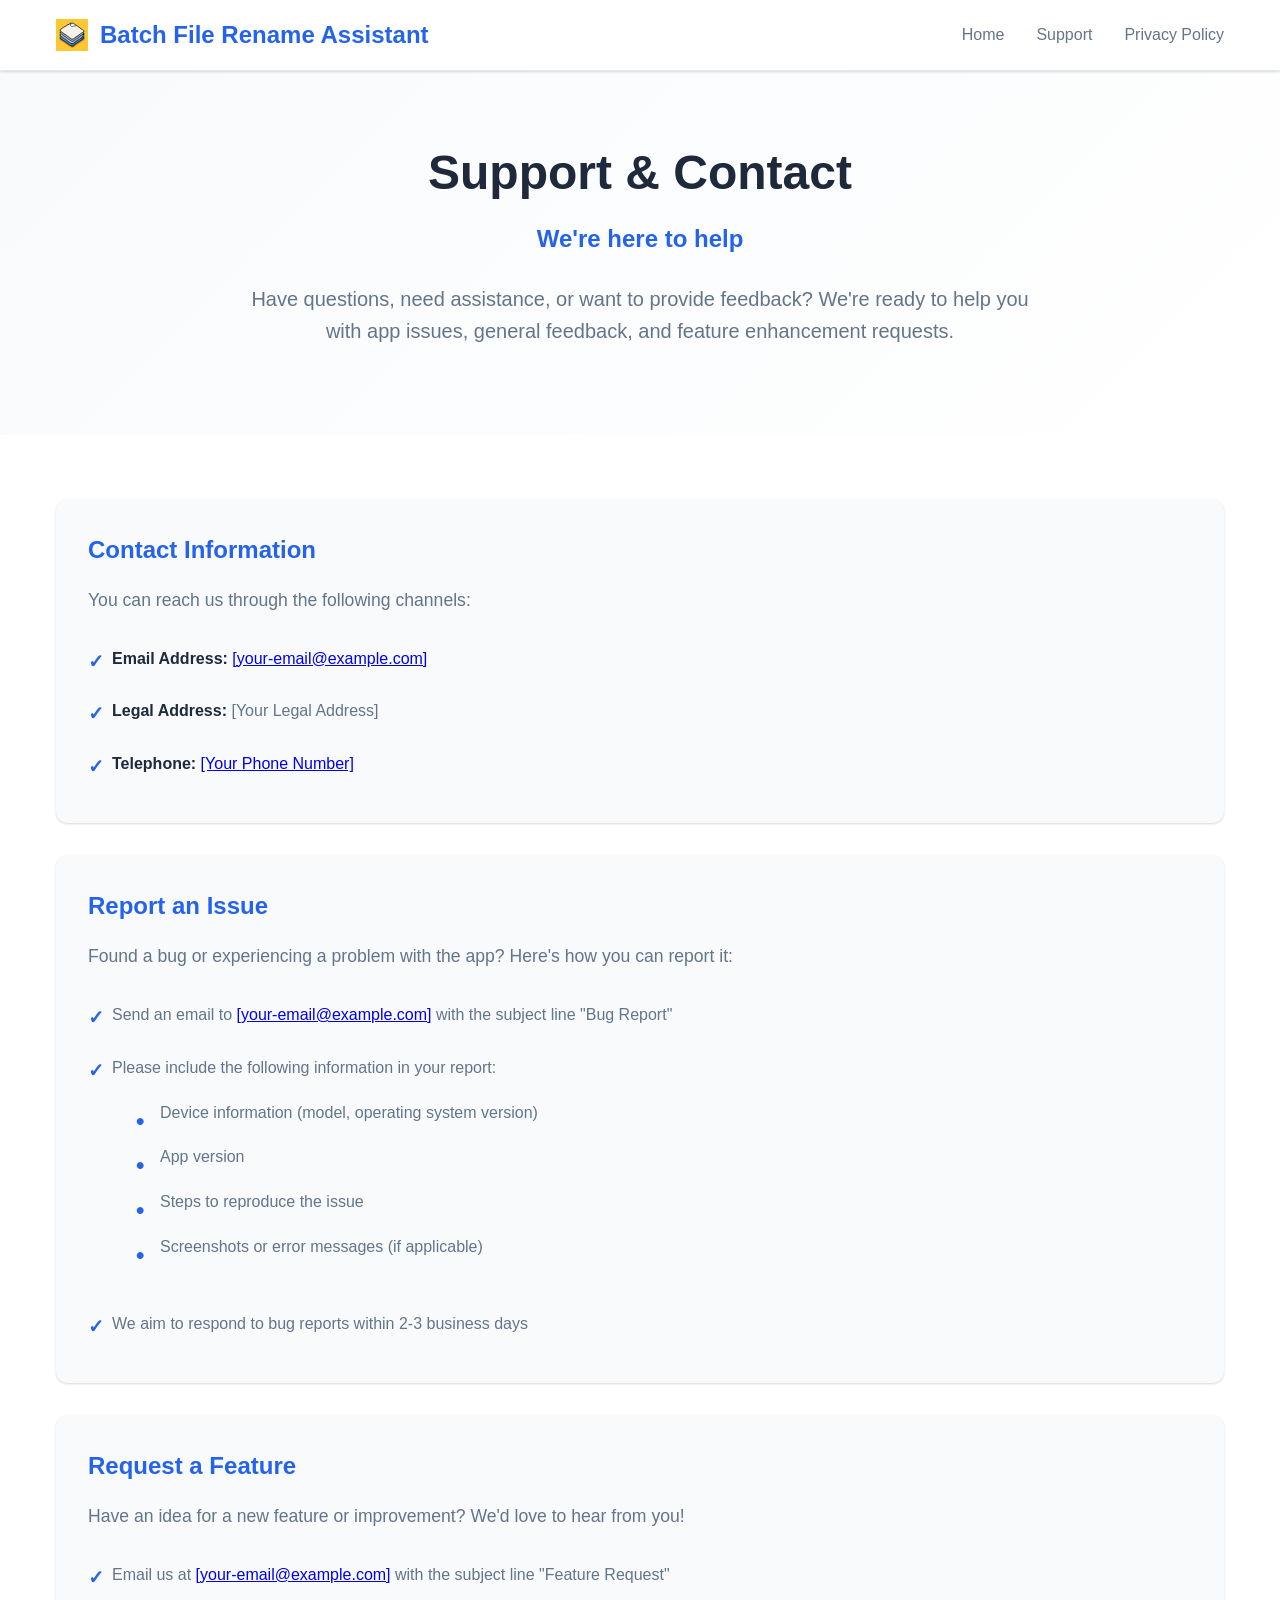
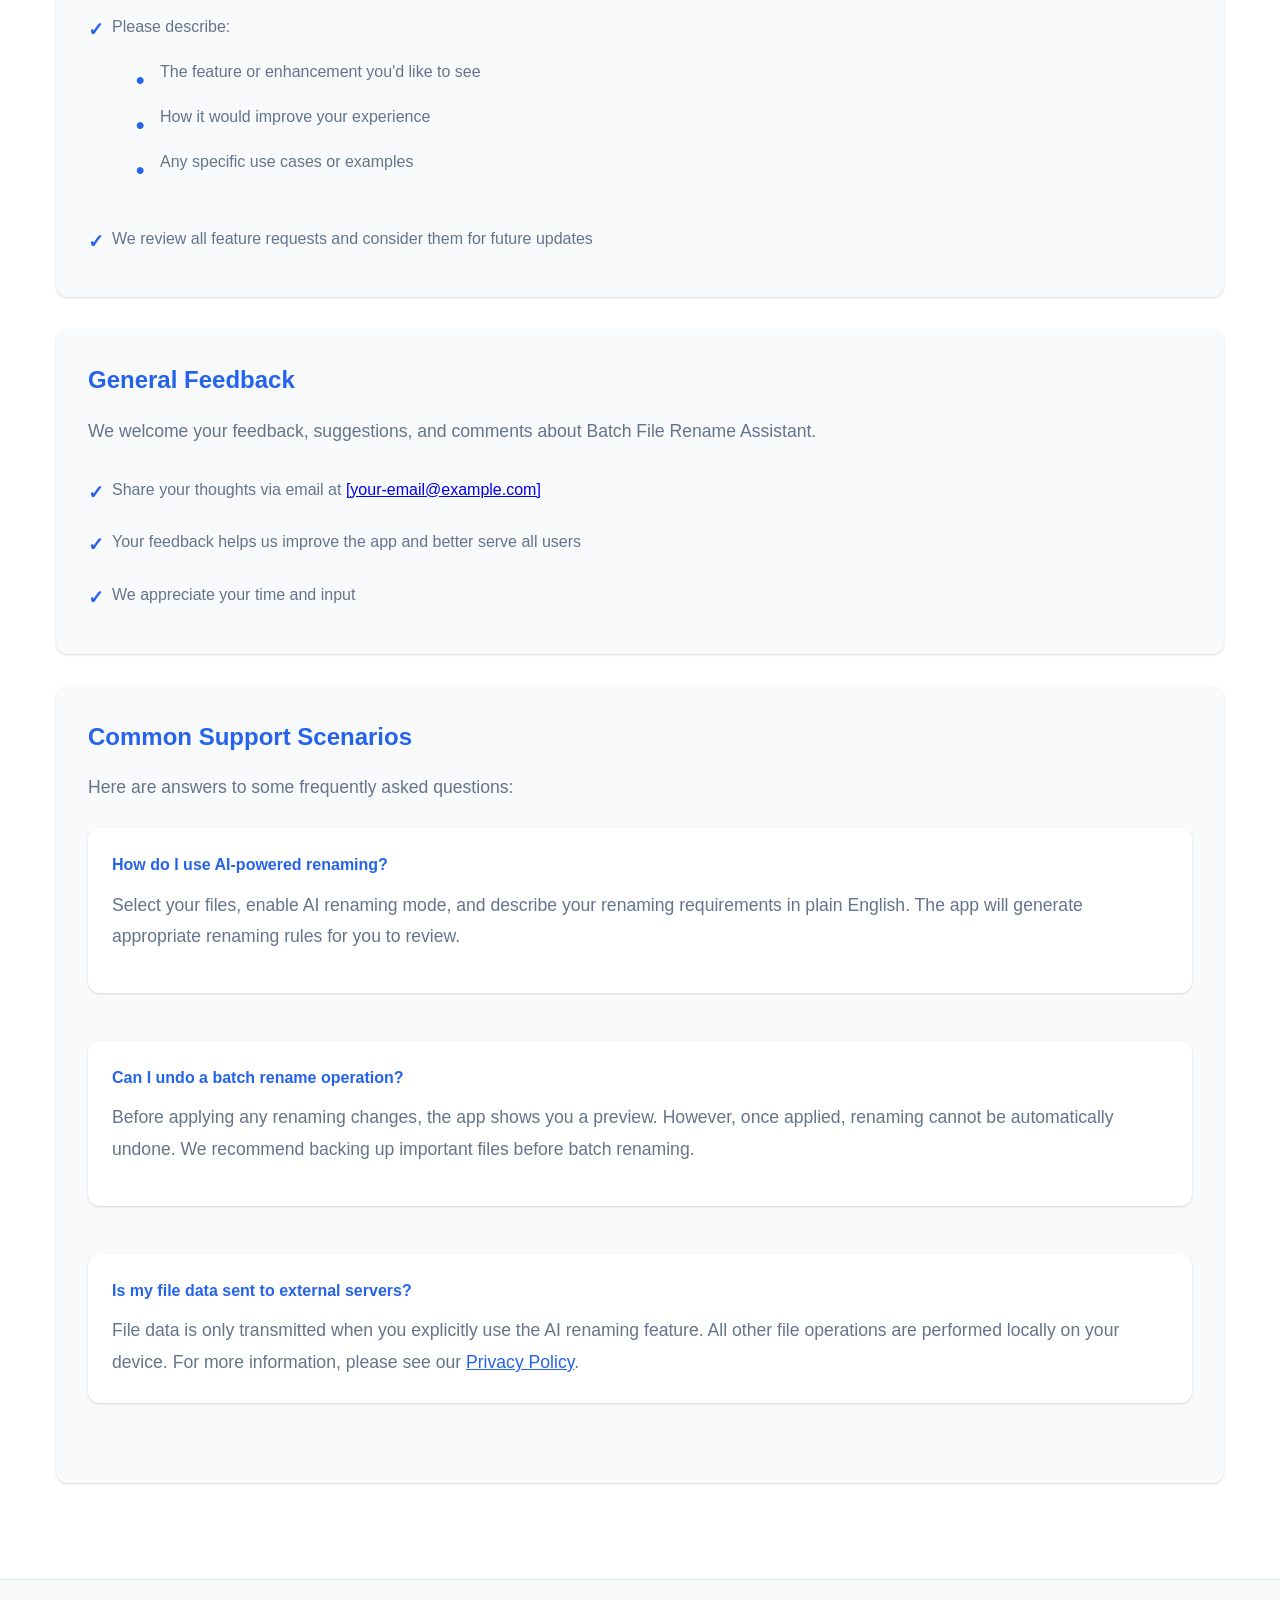
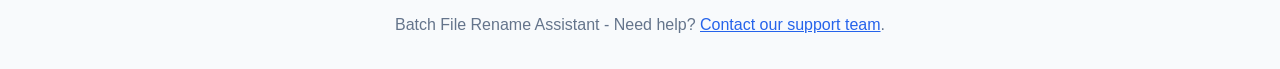
==== website/support.html @ d2924cc6 "Add main HTML structure, support, and privacy policy pages; include app icon and styles for improved" ====
<!DOCTYPE html>
<html lang="en">

<head>
    <meta charset="UTF-8">
    <meta name="viewport" content="width=device-width, initial-scale=1.0">
    <meta name="description"
        content="Batch File Rename Assistant - Support & Contact - Get help, report issues, and request features">
    <title>Support & Contact - Batch File Rename Assistant</title>
    <link rel="icon" type="image/png" href="app-icon.png">
    <link rel="stylesheet" href="styles.css">
</head>

<body>
    <header>
        <nav class="navbar">
            <div class="container">
                <h1 class="logo">
                    <img src="app-icon.png" alt="Batch File Rename Assistant" class="logo-icon">
                    Batch File Rename Assistant
                </h1>
                <ul class="nav-links">
                    <li><a href="index.html">Home</a></li>
                    <li><a href="support.html">Support</a></li>
                    <li><a href="privacy-policy.html">Privacy Policy</a></li>
                </ul>
            </div>
        </nav>
    </header>

    <main>
        <section class="hero">
            <div class="container">
                <h1 class="hero-title">Support & Contact</h1>
                <p class="hero-subtitle">We're here to help</p>
                <p class="hero-description">
                    Have questions, need assistance, or want to provide feedback? We're ready to help you with app issues,
                    general feedback, and feature enhancement requests.
                </p>
            </div>
        </section>

        <section class="features">
            <div class="container">
                <div class="feature-card">
                    <h3>Contact Information</h3>
                    <p>You can reach us through the following channels:</p>
                    <ul class="feature-list">
                        <li><strong>Email Address:</strong> <a href="mailto:[your-email@example.com]">[your-email@example.com]</a></li>
                        <li><strong>Legal Address:</strong> [Your Legal Address]</li>
                        <li><strong>Telephone:</strong> <a href="tel:[Your Phone Number]">[Your Phone Number]</a></li>
                    </ul>
                </div>

                <div class="feature-card">
                    <h3>Report an Issue</h3>
                    <p>Found a bug or experiencing a problem with the app? Here's how you can report it:</p>
                    <ul class="feature-list">
                        <li>Send an email to <a href="mailto:[your-email@example.com]">[your-email@example.com]</a> with the subject line "Bug Report"</li>
                        <li>Please include the following information in your report:
                            <ul class="usage-list" style="margin-top: 0.5rem;">
                                <li>Device information (model, operating system version)</li>
                                <li>App version</li>
                                <li>Steps to reproduce the issue</li>
                                <li>Screenshots or error messages (if applicable)</li>
                            </ul>
                        </li>
                        <li>We aim to respond to bug reports within 2-3 business days</li>
                    </ul>
                </div>

                <div class="feature-card">
                    <h3>Request a Feature</h3>
                    <p>Have an idea for a new feature or improvement? We'd love to hear from you!</p>
                    <ul class="feature-list">
                        <li>Email us at <a href="mailto:[your-email@example.com]">[your-email@example.com]</a> with the subject line "Feature Request"</li>
                        <li>Please describe:
                            <ul class="usage-list" style="margin-top: 0.5rem;">
                                <li>The feature or enhancement you'd like to see</li>
                                <li>How it would improve your experience</li>
                                <li>Any specific use cases or examples</li>
                            </ul>
                        </li>
                        <li>We review all feature requests and consider them for future updates</li>
                    </ul>
                </div>

                <div class="feature-card">
                    <h3>General Feedback</h3>
                    <p>We welcome your feedback, suggestions, and comments about Batch File Rename Assistant.</p>
                    <ul class="feature-list">
                        <li>Share your thoughts via email at <a href="mailto:[your-email@example.com]">[your-email@example.com]</a></li>
                        <li>Your feedback helps us improve the app and better serve all users</li>
                        <li>We appreciate your time and input</li>
                    </ul>
                </div>

                <div class="feature-card">
                    <h3>Common Support Scenarios</h3>
                    <p>Here are answers to some frequently asked questions:</p>
                    <div class="usage-section" style="margin-top: 1.5rem; padding: 1.5rem; background-color: var(--background);">
                        <h4 style="color: var(--primary-color); margin-bottom: 0.75rem;">How do I use AI-powered renaming?</h4>
                        <p style="margin-bottom: 1rem;">Select your files, enable AI renaming mode, and describe your renaming requirements in plain English. The app will generate appropriate renaming rules for you to review.</p>
                    </div>
                    <div class="usage-section" style="margin-top: 1rem; padding: 1.5rem; background-color: var(--background);">
                        <h4 style="color: var(--primary-color); margin-bottom: 0.75rem;">Can I undo a batch rename operation?</h4>
                        <p style="margin-bottom: 1rem;">Before applying any renaming changes, the app shows you a preview. However, once applied, renaming cannot be automatically undone. We recommend backing up important files before batch renaming.</p>
                    </div>
                    <div class="usage-section" style="margin-top: 1rem; padding: 1.5rem; background-color: var(--background);">
                        <h4 style="color: var(--primary-color); margin-bottom: 0.75rem;">Is my file data sent to external servers?</h4>
                        <p style="margin-bottom: 0;">File data is only transmitted when you explicitly use the AI renaming feature. All other file operations are performed locally on your device. For more information, please see our <a href="privacy-policy.html" style="color: var(--primary-color);">Privacy Policy</a>.</p>
                    </div>
                </div>
            </div>
        </section>
    </main>

    <footer>
        <div class="container">
            <p>Batch File Rename Assistant - Need help? <a href="support.html" style="color: var(--primary-color);">Contact our support team</a>.</p>
        </div>
    </footer>

    <script>
        // Smooth scrolling for anchor links
        document.querySelectorAll('a[href^="#"]').forEach(anchor => {
            anchor.addEventListener('click', function (e) {
                e.preventDefault();
                const target = document.querySelector(this.getAttribute('href'));
                if (target) {
                    target.scrollIntoView({
                        behavior: 'smooth',
                        block: 'start'
                    });
                }
            });
        });
    </script>
</body>

</html>
---- website/styles.css ----
:root {
    --primary-color: #2563eb;
    --primary-hover: #1d4ed8;
    --secondary-color: #64748b;
    --background: #ffffff;
    --surface: #f8fafc;
    --text-primary: #1e293b;
    --text-secondary: #64748b;
    --border-color: #e2e8f0;
    --shadow: 0 1px 3px 0 rgba(0, 0, 0, 0.1), 0 1px 2px 0 rgba(0, 0, 0, 0.06);
    --shadow-lg: 0 10px 15px -3px rgba(0, 0, 0, 0.1), 0 4px 6px -2px rgba(0, 0, 0, 0.05);
    --spacing-unit: 1rem;
}

* {
    margin: 0;
    padding: 0;
    box-sizing: border-box;
}

body {
    font-family: -apple-system, BlinkMacSystemFont, 'Segoe UI', Roboto, 'Helvetica Neue', Arial, sans-serif;
    line-height: 1.6;
    color: var(--text-primary);
    background-color: var(--background);
}

.container {
    max-width: 1200px;
    margin: 0 auto;
    padding: 0 var(--spacing-unit);
}

/* Header and Navigation */
header {
    background-color: var(--background);
    border-bottom: 1px solid var(--border-color);
    position: sticky;
    top: 0;
    z-index: 100;
    box-shadow: var(--shadow);
}

.navbar {
    padding: 1rem 0;
}

.navbar .container {
    display: flex;
    justify-content: space-between;
    align-items: center;
}

.logo {
    font-size: 1.5rem;
    font-weight: 700;
    color: var(--primary-color);
    display: flex;
    align-items: center;
    gap: 0.75rem;
}

.logo-icon {
    width: 2rem;
    height: 2rem;
    object-fit: contain;
}

.nav-links {
    display: flex;
    list-style: none;
    gap: 2rem;
}

.nav-links a {
    text-decoration: none;
    color: var(--text-secondary);
    font-weight: 500;
    transition: color 0.3s ease;
    position: relative;
}

.nav-links a:hover,
.nav-links a.active {
    color: var(--primary-color);
}

.nav-links a.active::after {
    content: '';
    position: absolute;
    bottom: -0.5rem;
    left: 0;
    right: 0;
    height: 2px;
    background-color: var(--primary-color);
}

/* Hero Section */
.hero {
    padding: 4rem 0;
    background: linear-gradient(135deg, var(--surface) 0%, var(--background) 100%);
    text-align: center;
}

.hero-title {
    font-size: 3rem;
    font-weight: 800;
    color: var(--text-primary);
    margin-bottom: 0.5rem;
}

.hero-subtitle {
    font-size: 1.5rem;
    color: var(--primary-color);
    font-weight: 600;
    margin-bottom: 1.5rem;
}

.hero-description {
    font-size: 1.25rem;
    color: var(--text-secondary);
    max-width: 800px;
    margin: 0 auto 1.5rem;
    font-weight: 500;
}

.hero-intro {
    font-size: 1.1rem;
    color: var(--text-secondary);
    max-width: 700px;
    margin: 0 auto;
    line-height: 1.8;
}

.hero-icon {
    width: 120px;
    height: 120px;
    object-fit: contain;
    margin: 0 auto 2rem;
    display: block;
}

/* Features Section */
.features {
    padding: 4rem 0;
    background-color: var(--background);
}

.features h2 {
    font-size: 2.5rem;
    font-weight: 700;
    text-align: center;
    margin-bottom: 3rem;
    color: var(--text-primary);
}

.feature-card {
    background-color: var(--surface);
    border-radius: 12px;
    padding: 2rem;
    margin-bottom: 2rem;
    box-shadow: var(--shadow);
    transition: transform 0.3s ease, box-shadow 0.3s ease;
}

.feature-card:hover {
    transform: translateY(-4px);
    box-shadow: var(--shadow-lg);
}

.feature-card h3 {
    font-size: 1.5rem;
    font-weight: 700;
    color: var(--primary-color);
    margin-bottom: 1rem;
}

.feature-card p {
    color: var(--text-secondary);
    font-size: 1.1rem;
    line-height: 1.8;
}

.feature-list {
    list-style: none;
    margin-top: 1rem;
    padding-left: 0;
}

.feature-list li {
    padding: 0.75rem 0;
    padding-left: 1.5rem;
    position: relative;
    color: var(--text-secondary);
    line-height: 1.8;
}

.feature-list li::before {
    content: '✓';
    position: absolute;
    left: 0;
    color: var(--primary-color);
    font-weight: bold;
    font-size: 1.2rem;
}

.feature-list li strong {
    color: var(--text-primary);
}

/* Use Cases Section */
.use-cases {
    padding: 4rem 0;
    background-color: var(--surface);
}

.use-cases h2 {
    font-size: 2.5rem;
    font-weight: 700;
    text-align: center;
    margin-bottom: 3rem;
    color: var(--text-primary);
}

.use-cases-grid {
    display: grid;
    grid-template-columns: repeat(auto-fit, minmax(280px, 1fr));
    gap: 2rem;
}

.use-case-card {
    background-color: var(--background);
    border-radius: 12px;
    padding: 2rem;
    box-shadow: var(--shadow);
    transition: transform 0.3s ease, box-shadow 0.3s ease;
}

.use-case-card:hover {
    transform: translateY(-4px);
    box-shadow: var(--shadow-lg);
}

.use-case-card h3 {
    font-size: 1.25rem;
    font-weight: 700;
    color: var(--primary-color);
    margin-bottom: 1rem;
}

.use-case-card p {
    color: var(--text-secondary);
    line-height: 1.8;
}

/* Usage Section */
.usage {
    padding: 4rem 0;
    background-color: var(--background);
}

.usage h2 {
    font-size: 2.5rem;
    font-weight: 700;
    text-align: center;
    margin-bottom: 3rem;
    color: var(--text-primary);
}

.usage-section {
    margin-bottom: 3rem;
    background-color: var(--surface);
    border-radius: 12px;
    padding: 2rem;
    box-shadow: var(--shadow);
}

.usage-section h3 {
    font-size: 1.5rem;
    font-weight: 700;
    color: var(--primary-color);
    margin-bottom: 1rem;
}

.usage-section p {
    color: var(--text-secondary);
    line-height: 1.8;
    margin-bottom: 1rem;
}

.usage-steps {
    list-style: none;
    counter-reset: step-counter;
    padding-left: 0;
    margin: 1.5rem 0;
}

.usage-steps li {
    counter-increment: step-counter;
    padding: 1rem 0 1rem 3rem;
    position: relative;
    color: var(--text-secondary);
    line-height: 1.8;
}

.usage-steps li::before {
    content: counter(step-counter);
    position: absolute;
    left: 0;
    top: 1rem;
    width: 2rem;
    height: 2rem;
    background-color: var(--primary-color);
    color: white;
    border-radius: 50%;
    display: flex;
    align-items: center;
    justify-content: center;
    font-weight: 700;
    font-size: 0.9rem;
}

.usage-list {
    list-style: none;
    padding-left: 1.5rem;
    margin: 1rem 0;
}

.usage-list li {
    padding: 0.5rem 0;
    color: var(--text-secondary);
    position: relative;
    padding-left: 1.5rem;
}

.usage-list li::before {
    content: '•';
    position: absolute;
    left: 0;
    color: var(--primary-color);
    font-weight: bold;
    font-size: 1.5rem;
}

.usage-example {
    background-color: var(--background);
    border-left: 4px solid var(--primary-color);
    padding: 1.5rem;
    margin: 1.5rem 0;
    border-radius: 4px;
}

.usage-example h4 {
    font-size: 1.1rem;
    font-weight: 700;
    color: var(--text-primary);
    margin-bottom: 0.5rem;
}

.usage-example p {
    color: var(--text-secondary);
    margin-bottom: 0;
}

/* Footer */
footer {
    background-color: var(--surface);
    border-top: 1px solid var(--border-color);
    padding: 2rem 0;
    text-align: center;
}

footer p {
    color: var(--text-secondary);
    max-width: 800px;
    margin: 0 auto;
}

/* Responsive Design */
@media (max-width: 768px) {
    .navbar .container {
        flex-direction: column;
        gap: 1rem;
    }

    .nav-links {
        flex-direction: column;
        gap: 1rem;
        text-align: center;
        width: 100%;
    }

    .logo {
        font-size: 1.25rem;
        justify-content: center;
    }

    .logo-icon {
        width: 1.5rem;
        height: 1.5rem;
    }

    .hero-icon {
        width: 80px;
        height: 80px;
        margin-bottom: 1.5rem;
    }

    .hero-title {
        font-size: 2rem;
    }

    .hero-subtitle {
        font-size: 1.25rem;
    }

    .hero-description {
        font-size: 1.1rem;
    }

    .features h2,
    .use-cases h2,
    .usage h2 {
        font-size: 2rem;
    }

    .use-cases-grid {
        grid-template-columns: 1fr;
    }

    .usage-steps li {
        padding-left: 2.5rem;
    }

    .usage-steps li::before {
        width: 1.5rem;
        height: 1.5rem;
        font-size: 0.8rem;
    }
}

@media (max-width: 480px) {
    .container {
        padding: 0 1rem;
    }

    .hero {
        padding: 2rem 0;
    }

    .hero-icon {
        width: 60px;
        height: 60px;
        margin-bottom: 1rem;
    }

    .hero-title {
        font-size: 1.75rem;
    }

    .features,
    .use-cases,
    .usage {
        padding: 2rem 0;
    }

    .feature-card,
    .usage-section {
        padding: 1.5rem;
    }
}
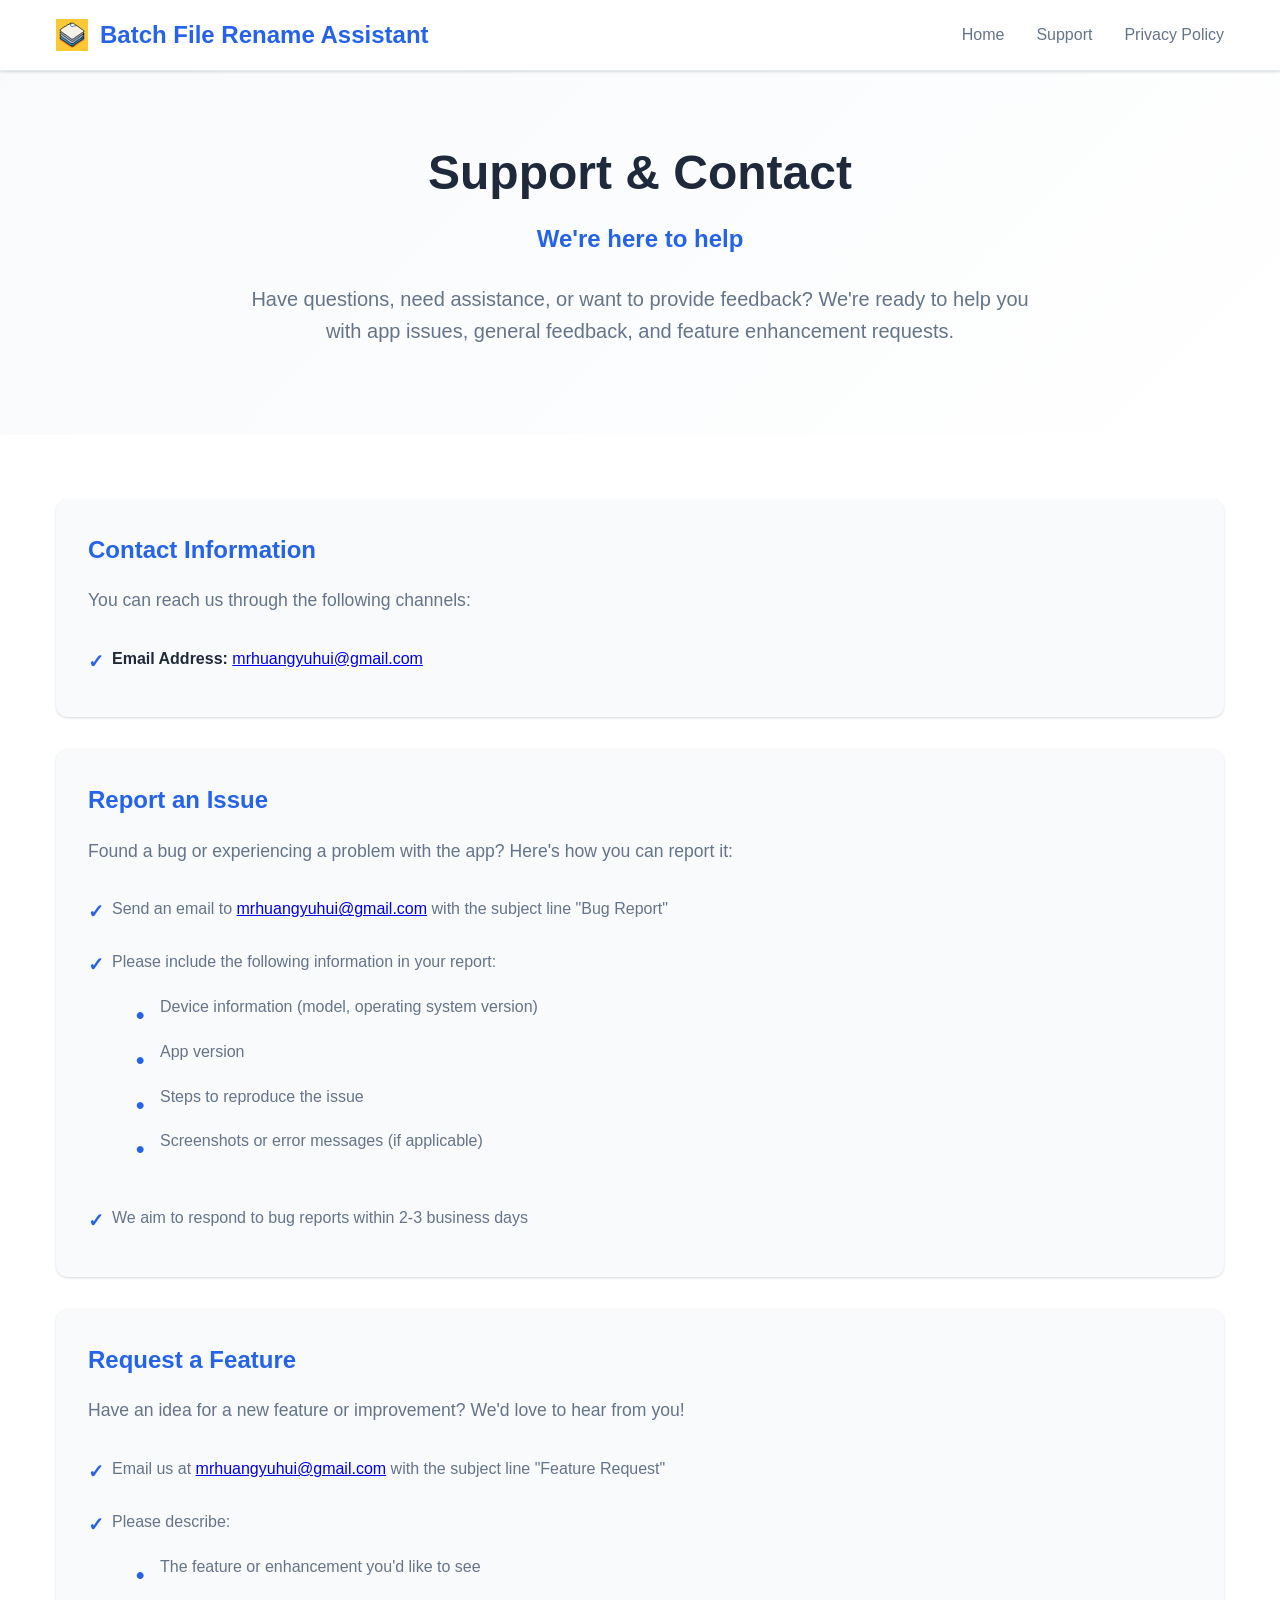
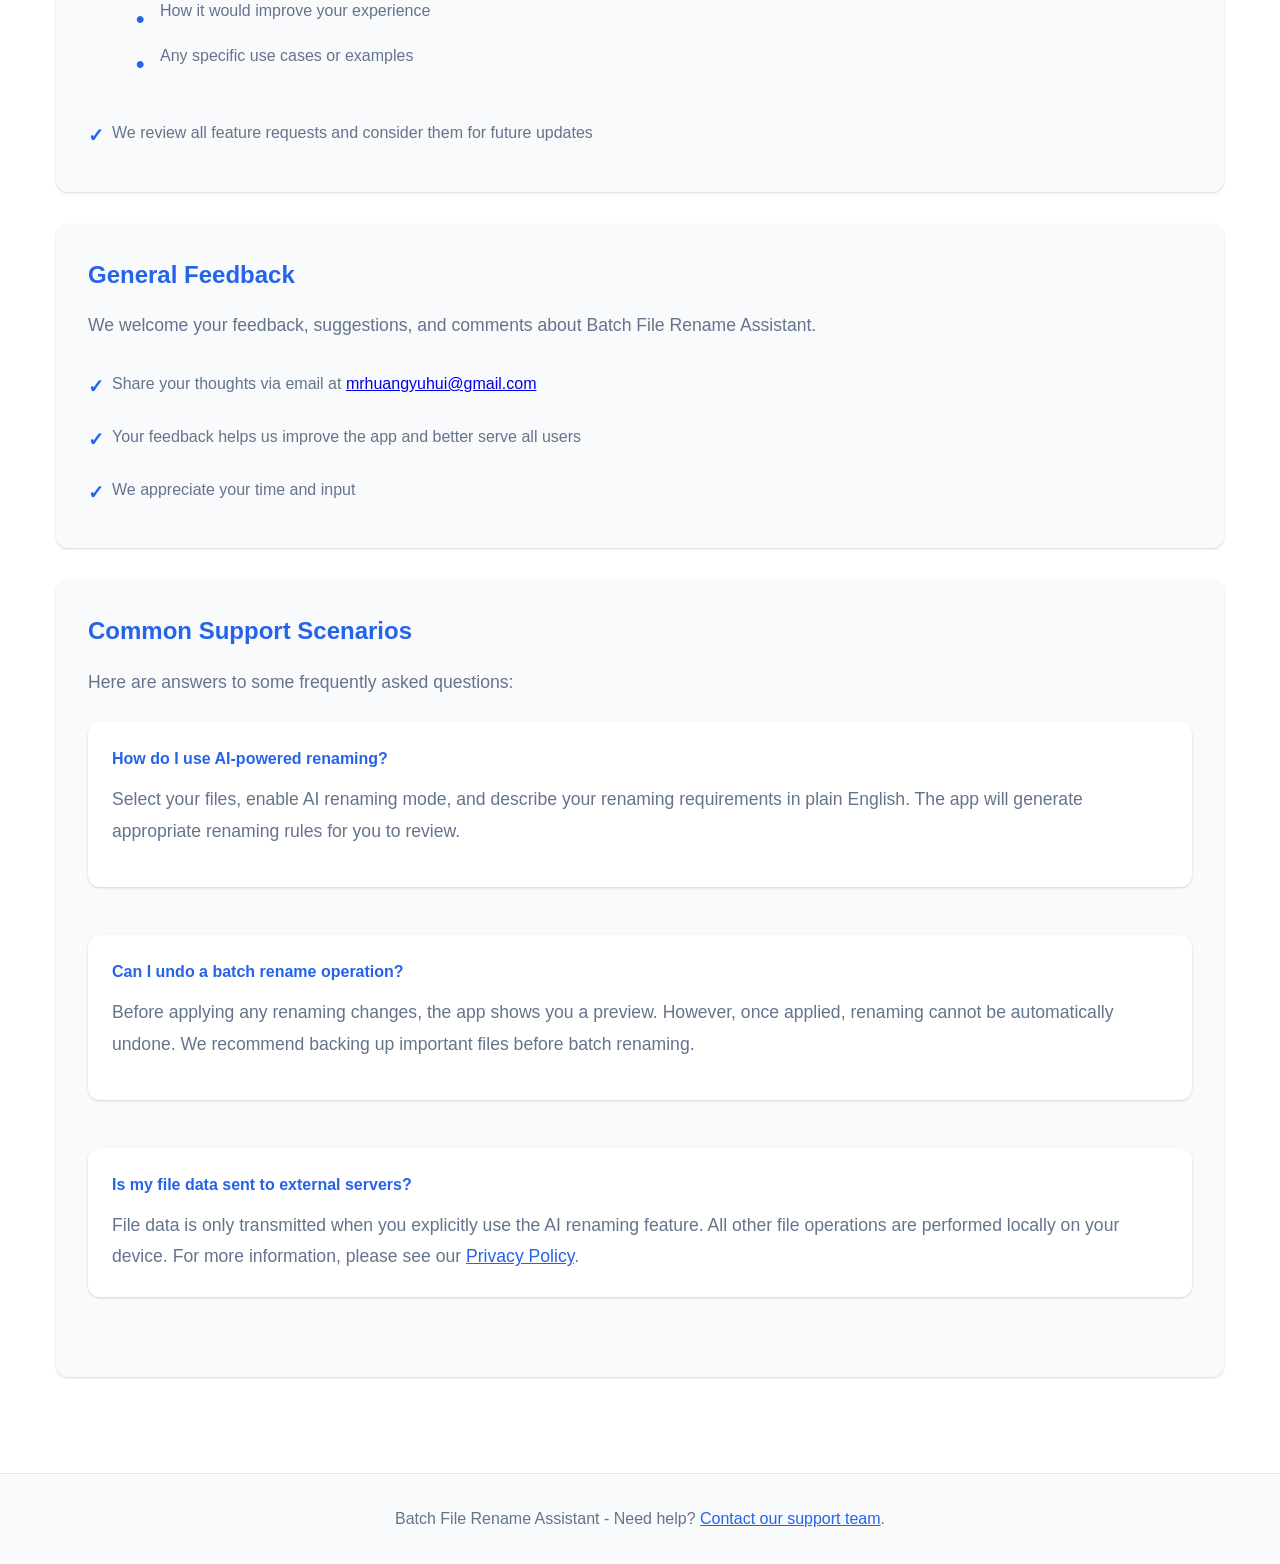
==== commit ced4a9c3: "Update contact information in support page to include a specific email address for user inquiries an" ====
--- a/website/support.html
+++ b/website/support.html
@@ -46,9 +46,7 @@
                     <h3>Contact Information</h3>
                     <p>You can reach us through the following channels:</p>
                     <ul class="feature-list">
-                        <li><strong>Email Address:</strong> <a href="mailto:[your-email@example.com]">[your-email@example.com]</a></li>
-                        <li><strong>Legal Address:</strong> [Your Legal Address]</li>
-                        <li><strong>Telephone:</strong> <a href="tel:[Your Phone Number]">[Your Phone Number]</a></li>
+                        <li><strong>Email Address:</strong> <a href="mailto:mrhuangyuhui@gmail.com">mrhuangyuhui@gmail.com</a></li>
                     </ul>
                 </div>
 
@@ -56,7 +54,7 @@
                     <h3>Report an Issue</h3>
                     <p>Found a bug or experiencing a problem with the app? Here's how you can report it:</p>
                     <ul class="feature-list">
-                        <li>Send an email to <a href="mailto:[your-email@example.com]">[your-email@example.com]</a> with the subject line "Bug Report"</li>
+                        <li>Send an email to <a href="mailto:mrhuangyuhui@gmail.com">mrhuangyuhui@gmail.com</a> with the subject line "Bug Report"</li>
                         <li>Please include the following information in your report:
                             <ul class="usage-list" style="margin-top: 0.5rem;">
                                 <li>Device information (model, operating system version)</li>
@@ -73,7 +71,7 @@
                     <h3>Request a Feature</h3>
                     <p>Have an idea for a new feature or improvement? We'd love to hear from you!</p>
                     <ul class="feature-list">
-                        <li>Email us at <a href="mailto:[your-email@example.com]">[your-email@example.com]</a> with the subject line "Feature Request"</li>
+                        <li>Email us at <a href="mailto:mrhuangyuhui@gmail.com">mrhuangyuhui@gmail.com</a> with the subject line "Feature Request"</li>
                         <li>Please describe:
                             <ul class="usage-list" style="margin-top: 0.5rem;">
                                 <li>The feature or enhancement you'd like to see</li>
@@ -89,7 +87,7 @@
                     <h3>General Feedback</h3>
                     <p>We welcome your feedback, suggestions, and comments about Batch File Rename Assistant.</p>
                     <ul class="feature-list">
-                        <li>Share your thoughts via email at <a href="mailto:[your-email@example.com]">[your-email@example.com]</a></li>
+                        <li>Share your thoughts via email at <a href="mailto:mrhuangyuhui@gmail.com">mrhuangyuhui@gmail.com</a></li>
                         <li>Your feedback helps us improve the app and better serve all users</li>
                         <li>We appreciate your time and input</li>
                     </ul>
